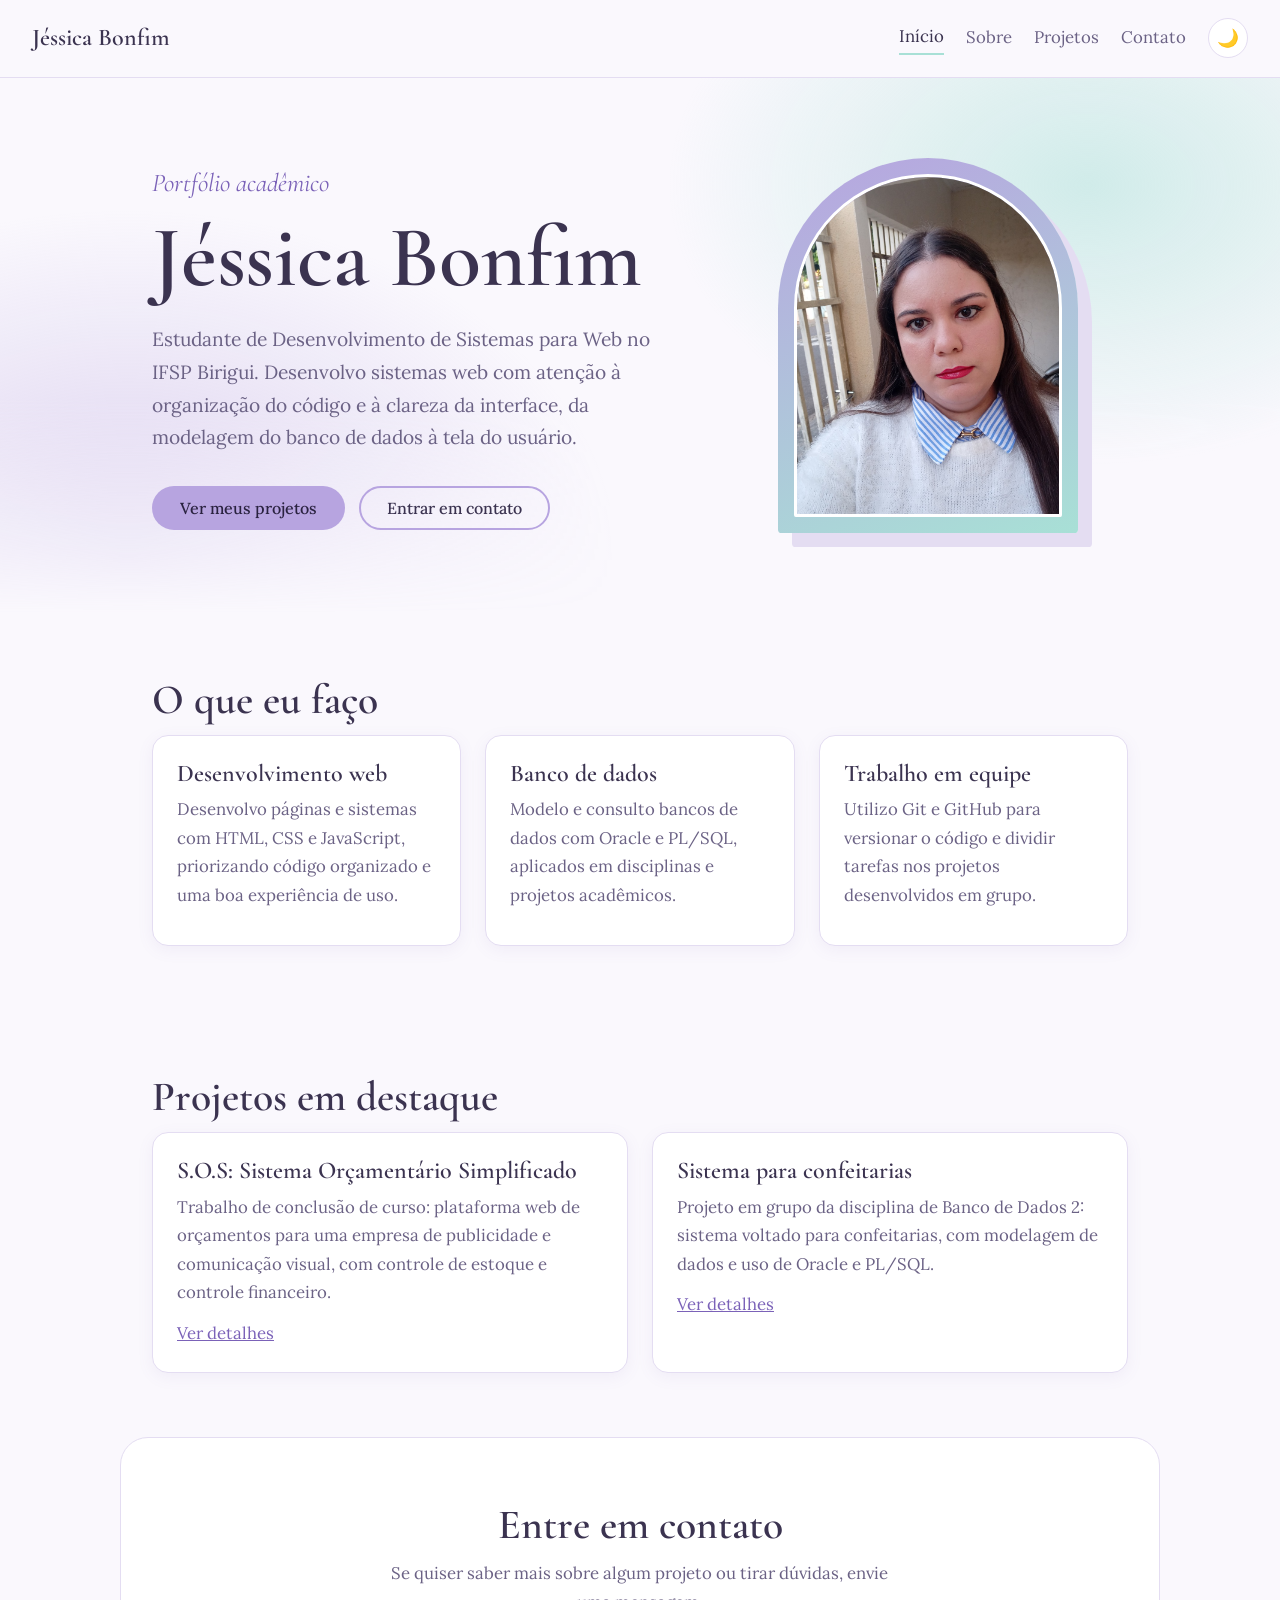
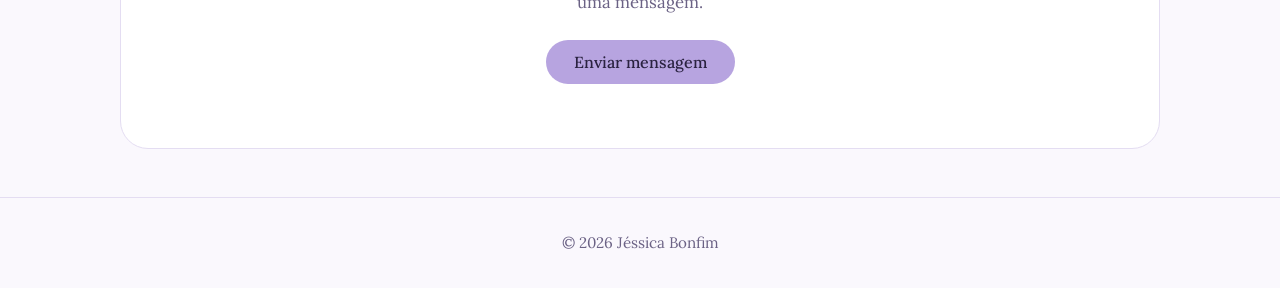
==== index.html @ 93c85174 "Primeira versão do portfólio" ====
﻿<!DOCTYPE html>
<html lang="pt-BR">
<head>
  <meta charset="utf-8">
  <meta name="viewport" content="width=device-width, initial-scale=1">
  <title>Jéssica Bonfim | Portfólio</title>
  <link href="https://fonts.googleapis.com/css2?family=Cormorant+Garamond:ital,wght@0,500;0,600;1,500&family=Lora:wght@400;500&display=swap" rel="stylesheet">
  <link rel="stylesheet" href="style.css">
</head>
<body>
  <header>
    <a class="logo" href="index.html">Jéssica Bonfim</a>
    <nav>
      <a href="index.html" aria-current="page">Início</a>
      <a href="sobre.html">Sobre</a>
      <a href="projetos.html">Projetos</a>
      <a href="contato.html">Contato</a>
      <button id="tema" type="button" aria-label="Alternar tema claro e escuro">🌙</button>
    </nav>
  </header>

  <main>
    <!-- TOPO -->
    <section class="topo">
      <div class="topo-int">
        <div class="topo-texto">
          <p class="saudacao">Portfólio acadêmico</p>
          <h1>Jéssica Bonfim</h1>
          <!-- EDITE: sua frase de apresentação -->
          <p class="resumo">Estudante de Desenvolvimento de Sistemas para Web no IFSP Birigui. Desenvolvo sistemas web com atenção à organização do código e à clareza da interface, da modelagem do banco de dados à tela do usuário.</p>
          <div class="botoes">
            <a class="botao" href="projetos.html">Ver meus projetos</a>
            <a class="botao contorno" href="contato.html">Entrar em contato</a>
          </div>
        </div>
        <div class="moldura">
          <img src="img/foto-web.jpg" alt="Foto de Jéssica Bonfim" onerror="this.style.display='none'">
        </div>
      </div>
    </section>

    <!-- O QUE EU FAÇO -->
    <section class="bloco">
      <h2>O que eu faço</h2>
      <div class="tres">
        <article class="card">
          <h3>Desenvolvimento web</h3>
          <p>Desenvolvo páginas e sistemas com HTML, CSS e JavaScript, priorizando código organizado e uma boa experiência de uso.</p>
        </article>
        <article class="card">
          <h3>Banco de dados</h3>
          <p>Modelo e consulto bancos de dados com Oracle e PL/SQL, aplicados em disciplinas e projetos acadêmicos.</p>
        </article>
        <article class="card">
          <h3>Trabalho em equipe</h3>
          <p>Utilizo Git e GitHub para versionar o código e dividir tarefas nos projetos desenvolvidos em grupo.</p>
        </article>
      </div>
    </section>

    <!-- PROJETOS EM DESTAQUE -->
    <section class="bloco">
      <h2>Projetos em destaque</h2>
      <div class="dois">
        <article class="card">
          <h3>S.O.S: Sistema Orçamentário Simplificado</h3>
          <p>Trabalho de conclusão de curso: plataforma web de orçamentos para uma empresa de publicidade e comunicação visual, com controle de estoque e controle financeiro.</p>
          <a href="projetos.html">Ver detalhes</a>
        </article>
        <article class="card">
          <h3>Sistema para confeitarias</h3>
          <p>Projeto em grupo da disciplina de Banco de Dados 2: sistema voltado para confeitarias, com modelagem de dados e uso de Oracle e PL/SQL.</p>
          <a href="projetos.html">Ver detalhes</a>
        </article>
      </div>
    </section>

    <!-- CHAMADA FINAL -->
    <section class="bloco chamada">
      <h2>Entre em contato</h2>
      <p>Se quiser saber mais sobre algum projeto ou tirar dúvidas, envie uma mensagem.</p>
      <a class="botao" href="contato.html">Enviar mensagem</a>
    </section>
  </main>

  <footer>© 2026 Jéssica Bonfim</footer>
  <script src="script.js"></script>
</body>
</html>
---- style.css ----
﻿:root {
  --fundo: #FAF8FD;
  --texto: #3B3350;
  --suave: #6B6285;
  --lilas: #B7A4E0;
  --lilas-escuro: #7B62B8;
  --agua: #A8E0D6;
  --card: #FFFFFF;
  --borda: #E4DDF2;
}

[data-tema="escuro"] {
  --fundo: #1D1A2B;
  --texto: #ECE8F7;
  --suave: #B3ABCB;
  --lilas: #A18BD6;
  --lilas-escuro: #C9B8F0;
  --agua: #5FB8AA;
  --card: #27233A;
  --borda: #3A3454;
}

* { box-sizing: border-box; }

body {
  margin: 0;
  background: var(--fundo);
  color: var(--texto);
  font-family: "Lora", Georgia, serif;
  font-size: 1.05rem;
  line-height: 1.7;
}

h1, h2, h3 {
  font-family: "Cormorant Garamond", Georgia, serif;
  font-weight: 600;
  line-height: 1.15;
}
h1 { font-size: clamp(2.4rem, 7vw, 4rem); margin: 0 0 16px; }
h2 { font-size: 1.6rem; margin: 24px 0 10px; }

a { color: var(--lilas-escuro); }
:focus-visible { outline: 3px solid var(--agua); outline-offset: 3px; }

/* Cabeçalho e menu */
header {
  display: flex;
  justify-content: space-between;
  align-items: center;
  flex-wrap: wrap;
  gap: 12px;
  padding: 18px 32px;
  border-bottom: 1px solid var(--borda);
}
.logo {
  font-family: "Cormorant Garamond", Georgia, serif;
  font-size: 1.5rem;
  font-weight: 600;
  text-decoration: none;
  color: var(--texto);
}
nav { display: flex; align-items: center; gap: 22px; flex-wrap: wrap; }
nav a { text-decoration: none; color: var(--suave); padding-bottom: 2px; }
nav a:hover { color: var(--texto); }
nav a[aria-current="page"] { color: var(--texto); border-bottom: 2px solid var(--agua); }
#tema {
  background: var(--card);
  border: 1px solid var(--borda);
  border-radius: 50%;
  width: 40px;
  height: 40px;
  font-size: 1.1rem;
  cursor: pointer;
}

/* Páginas */
.hero, .pagina { max-width: 960px; margin: 0 auto; padding: 72px 32px; }
.hero p { max-width: 34em; color: var(--suave); font-size: 1.2rem; margin: 0 0 32px; }
.estreita { max-width: 640px; }

.botao {
  display: inline-block;
  padding: 12px 28px;
  border: none;
  border-radius: 999px;
  background: var(--lilas);
  color: #2A2240;
  font: 500 1rem "Lora", Georgia, serif;
  text-decoration: none;
  cursor: pointer;
}
.botao:hover { background: var(--agua); }

/* Sobre */
.sobre { display: grid; grid-template-columns: 240px 1fr; gap: 48px; align-items: start; }
.foto {
  width: 240px;
  height: 240px;
  object-fit: cover;
  border-radius: 50%;
  border: 4px solid var(--lilas);
}
.tags { display: flex; flex-wrap: wrap; gap: 8px; padding: 0; list-style: none; }
.tags li {
  padding: 4px 14px;
  border: 1px solid var(--borda);
  border-radius: 999px;
  background: var(--card);
  font-size: .95rem;
}

/* Projetos */
.projetos {
  display: grid;
  grid-template-columns: repeat(auto-fit, minmax(280px, 1fr));
  gap: 24px;
  margin-top: 24px;
}
.card {
  background: var(--card);
  border: 1px solid var(--borda);
  border-radius: 16px;
  padding: 24px;
  box-shadow: 0 4px 16px rgba(123, 98, 184, .08);
}
.card h2 { margin-top: 0; }

/* Formulário */
form { display: grid; gap: 8px; margin-top: 24px; }
label { font-weight: 500; margin-top: 8px; }
input, textarea {
  width: 100%;
  padding: 12px;
  border: 1px solid var(--borda);
  border-radius: 12px;
  background: var(--card);
  color: var(--texto);
  font: inherit;
}
form .botao { margin-top: 16px; justify-self: start; }

/* Rodapé */
footer {
  text-align: center;
  padding: 32px;
  border-top: 1px solid var(--borda);
  color: var(--suave);
  font-size: .95rem;
}

/* Celular */
@media (max-width: 700px) {
  header { padding: 16px 20px; }
  .hero, .pagina { padding: 48px 20px; }
  .sobre { grid-template-columns: 1fr; gap: 28px; }
}

/* ===== Página inicial ===== */
:root {
  --brilho-1: rgba(183, 164, 224, .45);
  --brilho-2: rgba(168, 224, 214, .5);
}
[data-tema="escuro"] {
  --brilho-1: rgba(161, 139, 214, .22);
  --brilho-2: rgba(95, 184, 170, .18);
}

.topo {
  background:
    radial-gradient(600px 400px at 85% 20%, var(--brilho-2), transparent 70%),
    radial-gradient(700px 500px at 10% 90%, var(--brilho-1), transparent 70%);
}
.topo-int {
  max-width: 1040px;
  margin: 0 auto;
  padding: 80px 32px;
  display: grid;
  grid-template-columns: 1.3fr 1fr;
  gap: 56px;
  align-items: center;
  animation: entrada .9s ease both;
}
.saudacao {
  font-family: "Cormorant Garamond", Georgia, serif;
  font-style: italic;
  font-size: 1.6rem;
  color: var(--lilas-escuro);
  margin: 0 0 4px;
}
.topo h1 { font-size: clamp(3rem, 8vw, 5.4rem); }
.resumo { max-width: 32em; color: var(--suave); font-size: 1.2rem; margin: 0 0 32px; }
.botoes { display: flex; flex-wrap: wrap; gap: 14px; }
.botao.contorno {
  background: transparent;
  border: 2px solid var(--lilas);
  color: var(--texto);
  padding: 10px 26px;
}
.botao.contorno:hover { background: var(--agua); border-color: var(--agua); color: #2A2240; }

/* Moldura da foto: arco delicado */
.moldura {
  position: relative;
  width: 100%;
  max-width: 340px;
  aspect-ratio: 4 / 5;
  justify-self: center;
  border-radius: 999px 999px 24px 24px;
  background: linear-gradient(160deg, var(--lilas), var(--agua));
  box-shadow: 14px 14px 0 var(--borda);
  overflow: hidden;
}
.moldura img { width: 100%; height: 100%; object-fit: cover; display: block; }

/* Seções */
.bloco { max-width: 1040px; margin: 0 auto; padding: 64px 32px; }
.bloco h2 { margin-top: 0; font-size: clamp(1.9rem, 4vw, 2.6rem); }
.tres { display: grid; grid-template-columns: repeat(auto-fit, minmax(240px, 1fr)); gap: 24px; }
.dois { display: grid; grid-template-columns: repeat(auto-fit, minmax(300px, 1fr)); gap: 24px; }
.card h3 { font-size: 1.5rem; margin: 0 0 8px; }
.card p { margin: 0 0 12px; color: var(--suave); }
.chamada {
  text-align: center;
  margin-bottom: 48px;
  border: 1px solid var(--borda);
  border-radius: 28px;
  background: var(--card);
}
.chamada p { color: var(--suave); margin: 0 auto 24px; max-width: 30em; }

@keyframes entrada {
  from { opacity: 0; transform: translateY(14px); }
  to { opacity: 1; transform: none; }
}
@media (prefers-reduced-motion: reduce) { .topo-int { animation: none; } }

@media (max-width: 760px) {
  .topo-int { grid-template-columns: 1fr; padding: 48px 20px; gap: 36px; }
  .moldura { max-width: 260px; order: -1; }
  .bloco { padding: 48px 20px; }
  .chamada { margin: 0 20px 40px; }
}

/* ===== Paginas internas no estilo do inicio ===== */
.topo-int.simples { grid-template-columns: 1fr; padding: 64px 32px 48px; }
.topo-int.simples .resumo { margin-bottom: 0; }
.bloco .player { margin-bottom: 24px; }
.bloco form {
  background: var(--card);
  border: 1px solid var(--borda);
  border-radius: 20px;
  padding: 28px;
  box-shadow: 0 4px 16px rgba(123, 98, 184, .08);
}
.contato-grid { display: grid; grid-template-columns: 1.4fr 1fr; gap: 32px; align-items: start; }
.lateral { display: grid; gap: 20px; }
@media (max-width: 760px) {
  .topo-int.simples { padding: 40px 20px 32px; }
  .contato-grid { grid-template-columns: 1fr; }
}

/* ===== Players bonitos ===== */
.player {
  background: var(--card);
  border: 1px solid var(--borda);
  border-top: 4px solid var(--lilas);
  border-radius: 20px;
  padding: 24px;
  margin-bottom: 28px;
  box-shadow: 0 4px 16px rgba(123, 98, 184, .08);
}
.player video {
  display: block;
  width: 100%;
  aspect-ratio: 16 / 9;
  border-radius: 14px;
  margin-bottom: 20px;
  background: linear-gradient(160deg, var(--lilas), var(--agua));
  object-fit: cover;
}
.player audio { display: none; }

.player .controles {
  display: flex;
  flex-wrap: wrap;
  align-items: center;
  gap: 12px;
}
.player .controles button {
  appearance: none;
  padding: 10px 18px;
  border: 1px solid var(--borda);
  border-radius: 999px;
  background: var(--fundo);
  color: var(--texto);
  font: 500 .95rem "Lora", Georgia, serif;
  cursor: pointer;
  transition: background .2s ease, transform .2s ease;
}
.player .controles button:hover { background: var(--agua); color: #2A2240; transform: translateY(-1px); }
.player .controles button[data-acao="tocar"] {
  background: var(--lilas);
  border-color: var(--lilas);
  color: #2A2240;
  padding: 10px 24px;
}
.player .controles button[data-acao="tocar"]:hover { background: var(--lilas-escuro); border-color: var(--lilas-escuro); color: #fff; }

.player .controles label {
  display: flex;
  align-items: center;
  gap: 10px;
  margin: 0 0 0 auto;
  color: var(--suave);
  font-weight: 500;
}

/* Barra de volume */
.player input[type="range"] {
  -webkit-appearance: none;
  appearance: none;
  width: 150px;
  height: 6px;
  padding: 0;
  border: none;
  border-radius: 999px;
  background: var(--borda);
  accent-color: var(--lilas-escuro);
}
.player input[type="range"]::-webkit-slider-runnable-track { height: 6px; border-radius: 999px; background: var(--borda); }
.player input[type="range"]::-webkit-slider-thumb {
  -webkit-appearance: none;
  width: 18px;
  height: 18px;
  margin-top: -6px;
  border: 3px solid var(--card);
  border-radius: 50%;
  background: var(--lilas-escuro);
  box-shadow: 0 1px 4px rgba(0,0,0,.25);
}
.player input[type="range"]::-moz-range-track { height: 6px; border-radius: 999px; background: var(--borda); }
.player input[type="range"]::-moz-range-thumb {
  width: 14px;
  height: 14px;
  border: 3px solid var(--card);
  border-radius: 50%;
  background: var(--lilas-escuro);
}

@media (max-width: 600px) {
  .player .controles label { margin-left: 0; width: 100%; }
  .player input[type="range"] { flex: 1; width: auto; }
}

/* ===== Projetos melhorados ===== */
.proj-lista { display: grid; gap: 24px; }
.proj {
  display: grid;
  grid-template-columns: 110px 1fr;
  gap: 28px;
  padding: 30px;
  background: var(--card);
  border: 1px solid var(--borda);
  border-radius: 24px;
  box-shadow: 0 4px 16px rgba(123, 98, 184, .08);
  transition: transform .25s ease, box-shadow .25s ease;
}
.proj:hover { transform: translateY(-4px); box-shadow: 0 12px 30px rgba(123, 98, 184, .16); }
.proj-num {
  font: italic 500 4rem/1 "Cormorant Garamond", Georgia, serif;
  color: var(--lilas);
}
.proj:nth-child(even) .proj-num { color: var(--agua); }
.proj-corpo h3 { font-size: 1.7rem; margin: 0 0 10px; }
.proj-corpo p { margin: 0 0 16px; color: var(--suave); }
.proj-corpo .tags { margin: 0 0 20px; }
.proj-links { display: flex; flex-wrap: wrap; gap: 12px; }
.botao.pequeno { padding: 9px 22px; font-size: .95rem; }
@media (max-width: 700px) {
  .proj { grid-template-columns: 1fr; gap: 8px; padding: 24px; }
  .proj-num { font-size: 2.8rem; }
}



/* ===== Topo unificado (todas as paginas iguais ao inicio) ===== */
.topo { position: relative; isolation: isolate; background: none; }
.topo::before {
  content: "";
  position: absolute;
  inset: 0;
  z-index: -1;
  background:
    radial-gradient(600px 400px at 85% 20%, var(--brilho-2), transparent 70%),
    radial-gradient(700px 500px at 10% 90%, var(--brilho-1), transparent 70%);
  -webkit-mask-image: linear-gradient(to bottom, #000 60%, transparent);
  mask-image: linear-gradient(to bottom, #000 60%, transparent);
}

/* Paginas internas sem foto: mesmo tamanho e mesma grade do inicio, com o arco à direita */
.topo-int.simples {
  grid-template-columns: 1.3fr 1fr;
  gap: 56px;
  padding: 80px 32px;
}
.topo-int.simples::after {
  content: "";
  width: 100%;
  max-width: 260px;
  aspect-ratio: 4 / 5;
  justify-self: center;
  border-radius: 999px 999px 24px 24px;
  background: linear-gradient(160deg, var(--lilas), var(--agua));
  box-shadow: 14px 14px 0 var(--borda);
}
.topo-int.simples .resumo { margin-bottom: 0; }

@media (max-width: 760px) {
  .topo-int.simples { grid-template-columns: 1fr; padding: 48px 20px; gap: 24px; }
  .topo-int.simples::after { display: none; }
}
/* fim-topo-unificado */

/* ===== Arco com o mesmo tamanho em todas as paginas ===== */
.topo-int.simples::after {
  max-width: 340px;
}
/* fim-arco-igual */

/* ===== Foto menor com borda de moldura ===== */
.moldura {
  max-width: 300px;
  padding: 16px;
}
.moldura img {
  border-radius: 999px 999px 14px 14px;
  border: 3px solid var(--card);
  object-position: center top;
}
/* fim-moldura-borda */

/* ===== Icones das redes ===== */
.contato-item .ico svg { width: 24px; height: 24px; display: block; }
.contato-item:hover .ico { transform: scale(1.06); }
.contato-item .ico { transition: transform .25s ease; }
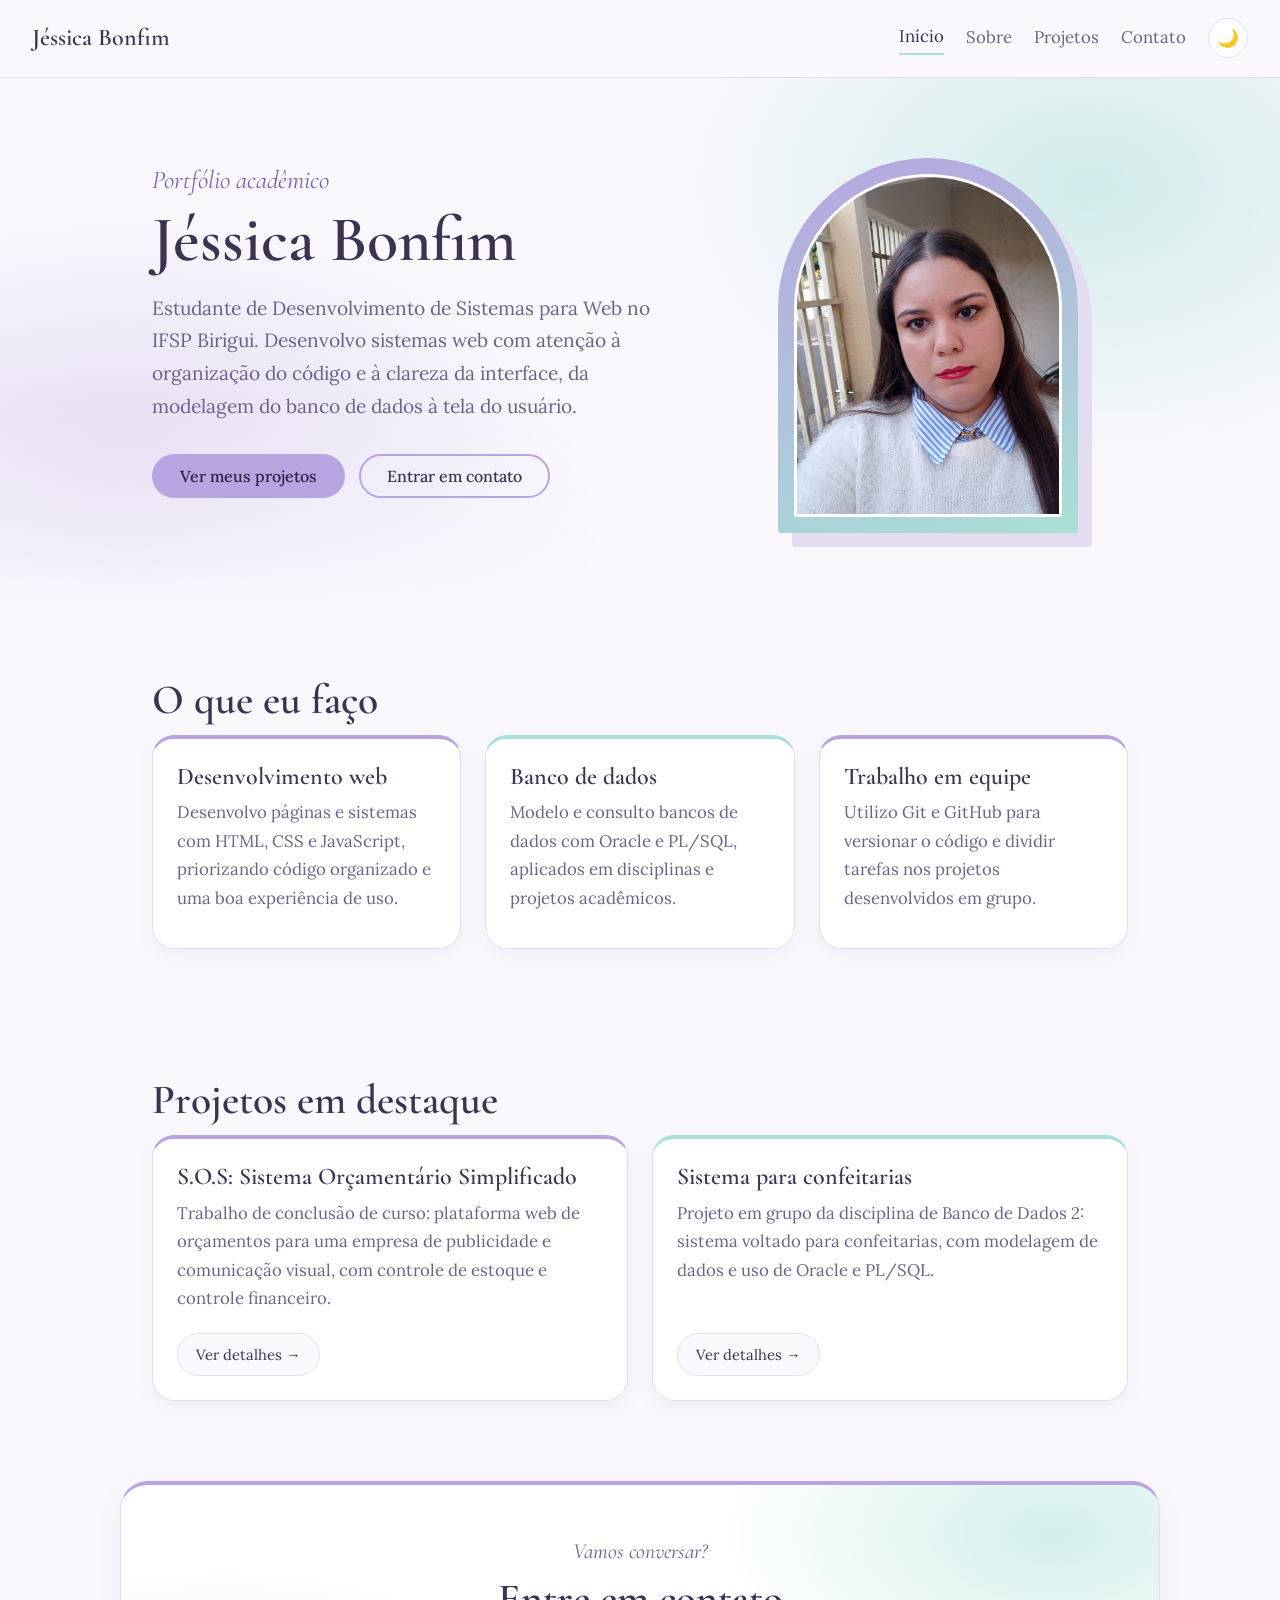
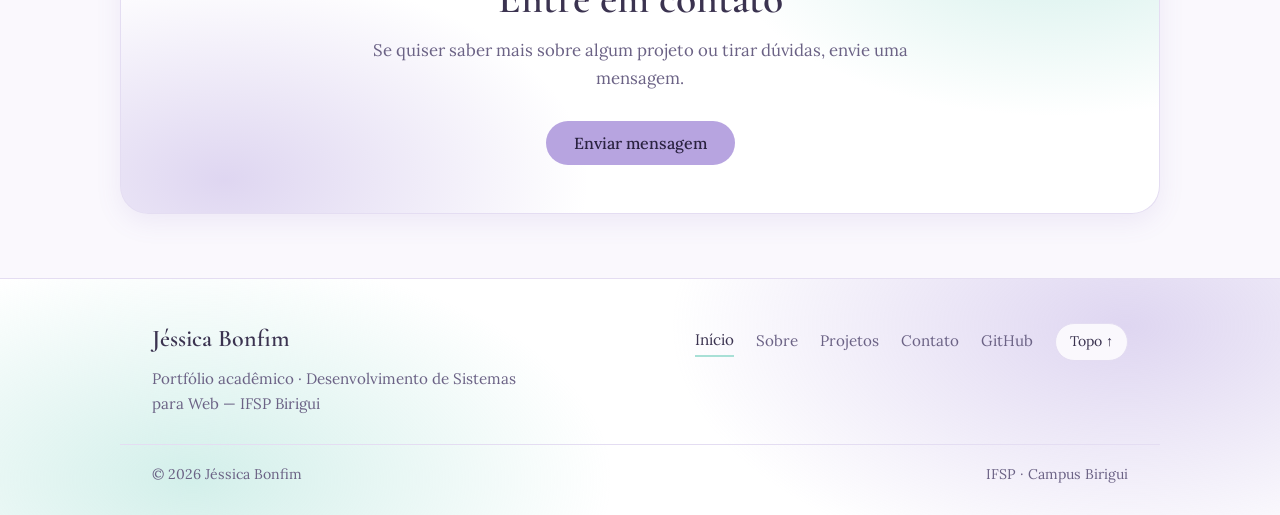
==== commit ac5a73d1: "Padroniza layout, rodape, players e cartoes de todas as paginas" ====
--- a/index.html
+++ b/index.html
@@ -1,4 +1,4 @@
-﻿<!DOCTYPE html>
+<!DOCTYPE html>
 <html lang="pt-BR">
 <head>
   <meta charset="utf-8">
@@ -65,25 +65,45 @@
         <article class="card">
           <h3>S.O.S: Sistema Orçamentário Simplificado</h3>
           <p>Trabalho de conclusão de curso: plataforma web de orçamentos para uma empresa de publicidade e comunicação visual, com controle de estoque e controle financeiro.</p>
-          <a href="projetos.html">Ver detalhes</a>
+          <a class="link-detalhes" href="projetos.html">Ver detalhes →</a>
         </article>
         <article class="card">
           <h3>Sistema para confeitarias</h3>
           <p>Projeto em grupo da disciplina de Banco de Dados 2: sistema voltado para confeitarias, com modelagem de dados e uso de Oracle e PL/SQL.</p>
-          <a href="projetos.html">Ver detalhes</a>
+          <a class="link-detalhes" href="projetos.html">Ver detalhes →</a>
         </article>
       </div>
     </section>
 
     <!-- CHAMADA FINAL -->
     <section class="bloco chamada">
+      <p class="saudacao">Vamos conversar?</p>
       <h2>Entre em contato</h2>
       <p>Se quiser saber mais sobre algum projeto ou tirar dúvidas, envie uma mensagem.</p>
       <a class="botao" href="contato.html">Enviar mensagem</a>
     </section>
   </main>
 
-  <footer>© 2026 Jéssica Bonfim</footer>
+  <footer>
+    <div class="rodape-int">
+      <div class="rodape-info">
+        <a class="logo" href="index.html">Jéssica Bonfim</a>
+        <p>Portfólio acadêmico · Desenvolvimento de Sistemas para Web — IFSP Birigui</p>
+      </div>
+      <nav class="rodape-nav" aria-label="Navegação do rodapé">
+        <a href="index.html" aria-current="page">Início</a>
+        <a href="sobre.html">Sobre</a>
+        <a href="projetos.html">Projetos</a>
+        <a href="contato.html">Contato</a>
+        <a href="https://github.com/JessiBonfimm" target="_blank" rel="noopener noreferrer">GitHub</a>
+        <a class="voltar-topo" href="#">Topo ↑</a>
+      </nav>
+    </div>
+    <div class="rodape-base">
+      <span>© 2026 Jéssica Bonfim</span>
+      <span>IFSP · Campus Birigui</span>
+    </div>
+  </footer>
   <script src="script.js"></script>
 </body>
 </html>
--- a/style.css
+++ b/style.css
@@ -1,4 +1,4 @@
-﻿:root {
+:root {
   --fundo: #FAF8FD;
   --texto: #3B3350;
   --suave: #6B6285;
@@ -443,3 +443,560 @@
 .contato-item .ico svg { width: 24px; height: 24px; display: block; }
 .contato-item:hover .ico { transform: scale(1.06); }
 .contato-item .ico { transition: transform .25s ease; }
+
+/* ===== Pagina de contato refinada ===== */
+.contato-grid { gap: 36px; }
+.contato-grid form {
+  gap: 6px;
+  padding: 32px;
+  border-top: 4px solid var(--lilas);
+  border-radius: 24px;
+  box-shadow: 0 6px 22px rgba(123, 98, 184, .10);
+}
+.form-titulo { font-size: 1.8rem; margin: 0 0 8px; }
+.contato-grid label { font-size: .95rem; color: var(--suave); margin-top: 10px; }
+.contato-grid input, .contato-grid textarea { padding: 14px 16px; border-radius: 14px; }
+.contato-grid ::placeholder { color: var(--suave); opacity: .65; }
+.contato-grid textarea { resize: vertical; min-height: 140px; }
+.contato-grid form .botao { justify-self: stretch; margin-top: 20px; text-align: center; }
+.contato-grid form .botao:disabled { opacity: .6; cursor: wait; }
+
+.status { margin: 14px 0 0; padding: 0; border-radius: 12px; font-size: .98rem; }
+.status.ok, .status.erro { padding: 12px 16px; border: 1px solid var(--borda); }
+.status.ok { background: color-mix(in srgb, var(--agua) 35%, var(--card)); border-color: var(--agua); }
+.status.erro { background: color-mix(in srgb, #E56B8A 22%, var(--card)); border-color: #E56B8A; }
+
+.lateral { gap: 16px; }
+.contato-item {
+  display: flex;
+  align-items: center;
+  gap: 16px;
+  padding: 18px 20px;
+  background: var(--card);
+  border: 1px solid var(--borda);
+  border-radius: 20px;
+  text-decoration: none;
+  color: var(--texto);
+  box-shadow: 0 4px 14px rgba(123, 98, 184, .08);
+  transition: transform .25s ease, box-shadow .25s ease, border-color .25s ease;
+}
+.contato-item:hover { transform: translateY(-3px); border-color: var(--lilas); box-shadow: 0 10px 26px rgba(123, 98, 184, .16); }
+.contato-item .ico {
+  flex: none;
+  display: grid;
+  place-items: center;
+  width: 48px;
+  height: 48px;
+  border-radius: 50%;
+  background: linear-gradient(160deg, var(--lilas), var(--agua));
+  color: #2A2240;
+}
+.contato-item .txt { display: grid; min-width: 0; }
+.contato-item strong { font: 600 1.25rem "Cormorant Garamond", Georgia, serif; }
+.contato-item small { color: var(--suave); font-size: .92rem; overflow-wrap: anywhere; }
+
+/* ===== Topo do contato com dois paragrafos ===== */
+.topo-int.simples .resumo + .resumo { margin-top: 16px; }
+/* fim-topo-contato */
+
+/* ===== Alinhamento do formulario com os cartoes ===== */
+.contato-grid { align-items: start; }
+.contato-grid form { margin-top: 0; }
+/* fim-alinhamento-contato */
+
+/* ===== Intervalo menor entre os paragrafos do topo ===== */
+.topo-int.simples .resumo { margin-bottom: 0; }
+.topo-int.simples .resumo + .resumo { margin-top: 14px; }
+/* fim-intervalo-topo */
+
+
+
+
+
+/* ===== Intervalo entre os paragrafos do topo (v3) ===== */
+.topo-texto .resumo + .resumo { margin-top: -10px !important; }
+/* fim-intervalo-topo-3 */
+
+
+/* ===== Foto igual em todas as paginas ===== */
+.topo-int { grid-template-columns: 1.3fr 1fr; align-items: center; }
+.topo-int > .moldura {
+  width: 100%;
+  max-width: 300px;
+  aspect-ratio: 4 / 5;
+  justify-self: center;
+  align-self: center;
+}
+.topo-int > .moldura img { width: 100%; height: 100%; object-fit: cover; object-position: center top; }
+@media (max-width: 760px) {
+  .topo-int { grid-template-columns: 1fr; }
+  .topo-int > .moldura { max-width: 260px; order: -1; }
+}
+/* fim-foto-igual */
+
+/* ===== Foto na mesma altura da pagina Inicio ===== */
+.topo-int > .moldura { align-self: start !important; margin-top: 0 !important; }
+/* fim-foto-inicio */
+
+/* ===== Foto no padrao da pagina Inicio (fixo) ===== */
+.topo-int { align-items: start !important; padding-top: 80px !important; padding-bottom: 80px !important; }
+.topo-int > .moldura {
+  align-self: start !important;
+  justify-self: center !important;
+  margin: 0 !important;
+  width: 100%;
+  max-width: 300px;
+  aspect-ratio: 4 / 5;
+}
+.topo-texto > :first-child { margin-top: 0 !important; }
+@media (max-width: 760px) {
+  .topo-int { padding-top: 48px !important; padding-bottom: 48px !important; }
+}
+/* fim-foto-padrao-inicio */
+
+/* Padronização unificada do título principal em todas as páginas */
+.topo h1 {
+    font-size: clamp(1.8rem, 5.3vw, 4rem) !important;
+    line-height: 1.1 !important;
+    white-space: nowrap;
+}
+
+@media (max-width: 600px) {
+    .topo h1 {
+        white-space: normal;
+    }
+}
+
+
+/* Espaçamento do título Projetos acadêmicos */
+.titulo-secao-projetos {
+    margin-bottom: 30px !important;
+}
+
+
+/* Padronização do título Projetos acadêmicos */
+.titulo-secao-projetos {
+    font-size: clamp(1.8rem, 5.3vw, 4rem) !important;
+    line-height: 1.1;
+    margin-bottom: 30px !important;
+}
+
+
+/* ===== Organização visual da página de projetos ===== */
+
+/* Aproveita melhor a largura da página */
+.secao-projetos {
+    max-width: 1180px;
+}
+
+/* Espaçamento entre os cartões */
+.secao-projetos .proj-lista {
+    gap: 32px;
+}
+
+/* Mais espaço interno nos cartões */
+.secao-projetos .proj {
+    padding: 36px;
+}
+
+/* Tecnologias com maior destaque */
+.secao-projetos .tags li {
+    background: var(--fundo);
+    border: 1px solid var(--lilas);
+    color: var(--texto);
+    font-weight: 600;
+    padding: 7px 16px;
+}
+
+/* Separação entre projetos e mídias */
+.secao-midias {
+    border-top: 1px solid var(--borda);
+    margin-top: 24px;
+    padding-top: 72px;
+}
+
+/* Ajustes para celulares */
+@media (max-width: 700px) {
+    .secao-projetos .proj {
+        padding: 24px;
+    }
+
+    .secao-midias {
+        padding-top: 48px;
+    }
+}
+
+
+/* ===== Cabeçalhos e controles aprimorados de áudio e vídeo ===== */
+
+.midia-cabecalho {
+    display: grid;
+    grid-template-columns: 48px 1fr;
+    align-items: center;
+    column-gap: 14px;
+    margin-bottom: 18px;
+}
+
+.midia-icone {
+    grid-row: span 2;
+    display: flex;
+    align-items: center;
+    justify-content: center;
+    width: 48px;
+    height: 48px;
+    border-radius: 14px;
+    background: var(--agua);
+    color: var(--texto);
+    font-size: 26px;
+    font-weight: 700;
+}
+
+.midia-cabecalho h2 {
+    margin: 0;
+    font-size: 1.5rem;
+}
+
+.midia-cabecalho p {
+    margin: 4px 0 0;
+    color: var(--suave);
+    font-size: .95rem;
+}
+
+.midia-cabecalho-video {
+    margin-top: 42px;
+}
+
+.player-audio {
+    background: linear-gradient(135deg, var(--card), var(--fundo));
+}
+
+.player-video video {
+    background: #171421;
+}
+
+.progresso-midia {
+    display: flex;
+    align-items: center;
+    gap: 14px;
+    margin-top: 22px;
+}
+
+.progresso-midia span {
+    min-width: 38px;
+    color: var(--suave);
+    font-size: .85rem;
+    font-variant-numeric: tabular-nums;
+}
+
+.player .progresso-midia input[type="range"] {
+    flex: 1;
+    width: 100%;
+    margin: 0;
+    cursor: pointer;
+}
+
+@media (max-width: 600px) {
+    .midia-cabecalho {
+        grid-template-columns: 42px 1fr;
+        column-gap: 12px;
+    }
+
+    .midia-icone {
+        width: 42px;
+        height: 42px;
+        font-size: 22px;
+    }
+
+    .midia-cabecalho h2 {
+        font-size: 1.3rem;
+    }
+
+    .midia-cabecalho p {
+        font-size: .85rem;
+    }
+
+    .midia-cabecalho-video {
+        margin-top: 32px;
+    }
+
+    .progresso-midia {
+        gap: 8px;
+    }
+}
+
+/* Vídeo em tela cheia sem cortes */
+.player video:fullscreen {
+    object-fit: contain;
+    border-radius: 0;
+    background: #000;
+}
+
+/* ===== Bloco de chamada refinado ===== */
+.bloco.chamada {
+    position: relative;
+    isolation: isolate;
+    overflow: hidden;
+    width: min(1040px, calc(100% - 40px));
+    margin: 16px auto 64px;
+    padding: 48px 32px;
+    text-align: center;
+    border: 1px solid var(--borda);
+    border-top: 4px solid var(--lilas);
+    border-radius: 28px;
+    background:
+        radial-gradient(480px 260px at 90% 15%, var(--brilho-2), transparent 70%),
+        radial-gradient(520px 300px at 10% 90%, var(--brilho-1), transparent 70%),
+        var(--card);
+    box-shadow: 0 8px 26px rgba(123, 98, 184, .10);
+}
+.bloco.chamada .saudacao {
+    font-size: 1.35rem;
+    margin-bottom: 6px;
+}
+.bloco.chamada h2 {
+    margin: 0 0 12px;
+}
+.bloco.chamada p:not(.saudacao) {
+    color: var(--suave);
+    margin: 0 auto 28px;
+    max-width: 32em;
+}
+@media (max-width: 760px) {
+    .bloco.chamada {
+        margin: 8px auto 48px;
+        padding: 36px 22px;
+    }
+}
+/* ===== Rodapé padronizado com o cabeçalho ===== */
+html {
+    scroll-behavior: smooth;
+}
+
+footer {
+    position: relative;
+    isolation: isolate;
+    text-align: left;
+    padding: 0;
+    border-top: 1px solid var(--borda);
+    background:
+        radial-gradient(600px 320px at 15% 85%, var(--brilho-2), transparent 70%),
+        radial-gradient(650px 360px at 88% 20%, var(--brilho-1), transparent 70%),
+        var(--card);
+    color: var(--suave);
+    font-size: .95rem;
+}
+
+.rodape-int {
+    max-width: 1040px;
+    margin: 0 auto;
+    padding: 40px 32px 28px;
+    display: flex;
+    justify-content: space-between;
+    align-items: flex-start;
+    flex-wrap: wrap;
+    gap: 24px 40px;
+}
+
+.rodape-info {
+    max-width: 380px;
+}
+
+.rodape-info p {
+    margin: 8px 0 0;
+    color: var(--suave);
+    font-size: .95rem;
+    line-height: 1.6;
+}
+
+.rodape-nav {
+    padding-top: 4px;
+}
+
+.rodape-nav .voltar-topo {
+    padding: 6px 14px;
+    border: 1px solid var(--borda);
+    border-radius: 999px;
+    background: var(--fundo);
+    color: var(--texto);
+    font-size: .88rem;
+    transition: background .2s ease, border-color .2s ease, transform .2s ease;
+}
+
+.rodape-nav .voltar-topo:hover {
+    background: var(--agua);
+    border-color: var(--agua);
+    color: #2A2240;
+    transform: translateY(-1px);
+}
+
+.rodape-base {
+    max-width: 1040px;
+    margin: 0 auto;
+    padding: 18px 32px 28px;
+    border-top: 1px solid var(--borda);
+    display: flex;
+    justify-content: space-between;
+    align-items: center;
+    flex-wrap: wrap;
+    gap: 8px 24px;
+    font-size: .88rem;
+    color: var(--suave);
+}
+
+@media (max-width: 700px) {
+    .rodape-int {
+        padding: 32px 20px 24px;
+    }
+
+    .rodape-base {
+        padding: 16px 20px 24px;
+    }
+}
+/* ===== Simetria e acabamento da pagina de contato ===== */
+.contato-grid {
+    align-items: stretch !important;
+}
+
+.contato-grid form {
+    height: 100%;
+    display: flex;
+    flex-direction: column;
+}
+
+.contato-grid textarea {
+    flex: 1;
+}
+
+.lateral {
+    height: 100%;
+    grid-template-rows: repeat(4, 1fr);
+}
+
+.contato-item {
+    height: 100%;
+}
+
+.contato-item .txt {
+    flex: 1;
+}
+
+.contato-item .seta {
+    color: var(--suave);
+    font-size: 1.1rem;
+    transition: transform .25s ease, color .25s ease;
+}
+
+.contato-item:hover .seta {
+    color: var(--lilas);
+    transform: translate(2px, -2px);
+}
+
+.contato-grid input:focus,
+.contato-grid textarea:focus {
+    outline: none;
+    border-color: var(--lilas);
+    box-shadow: 0 0 0 3px color-mix(in srgb, var(--lilas) 22%, transparent);
+}
+/* ===== Acabamento da pagina Sobre ===== */
+.tags li {
+    display: inline-flex;
+    align-items: center;
+    gap: 8px;
+    transition: transform .2s ease, border-color .2s ease, box-shadow .2s ease;
+}
+
+.tags li::before {
+    content: "";
+    width: 7px;
+    height: 7px;
+    border-radius: 50%;
+    background: var(--lilas);
+}
+
+.tags li:nth-child(even)::before {
+    background: var(--agua);
+}
+
+.tags li:hover {
+    transform: translateY(-2px);
+    border-color: var(--lilas);
+    box-shadow: 0 4px 12px rgba(123, 98, 184, .12);
+}
+
+.tres .card {
+    border-top: 4px solid var(--lilas);
+    border-radius: 22px;
+    box-shadow: 0 6px 20px rgba(123, 98, 184, .08);
+    transition: transform .25s ease, box-shadow .25s ease;
+}
+
+.tres .card:nth-child(2) {
+    border-top-color: var(--agua);
+}
+
+.tres .card:hover {
+    transform: translateY(-3px);
+    box-shadow: 0 10px 26px rgba(123, 98, 184, .14);
+}
+/* ===== Acabamento dos projetos em destaque ===== */
+.dois .card {
+    display: flex;
+    flex-direction: column;
+    align-items: flex-start;
+    border-top: 4px solid var(--lilas);
+    border-radius: 22px;
+    box-shadow: 0 6px 20px rgba(123, 98, 184, .08);
+    transition: transform .25s ease, box-shadow .25s ease;
+}
+
+.dois .card:nth-child(2) {
+    border-top-color: var(--agua);
+}
+
+.dois .card:hover {
+    transform: translateY(-3px);
+    box-shadow: 0 10px 26px rgba(123, 98, 184, .14);
+}
+
+.dois .card p {
+    flex: 1;
+    margin-bottom: 20px;
+}
+
+.dois .card .link-detalhes {
+    display: inline-flex;
+    align-items: center;
+    gap: 6px;
+    margin-top: auto;
+    padding: 8px 18px;
+    border: 1px solid var(--borda);
+    border-radius: 999px;
+    background: var(--fundo);
+    color: var(--texto);
+    text-decoration: none;
+    font-size: .92rem;
+    transition: background .2s ease, border-color .2s ease, color .2s ease, transform .2s ease;
+}
+
+.dois .card .link-detalhes:hover {
+    background: var(--lilas);
+    border-color: var(--lilas);
+    color: #fff;
+    transform: translateX(2px);
+}
+/* ===== Botao de projeto em planejamento ===== */
+.botao.em-breve {
+    background: var(--fundo);
+    color: var(--suave);
+    border: 1px dashed var(--borda);
+    box-shadow: none;
+    cursor: default;
+    user-select: none;
+}
+
+.botao.em-breve:hover {
+    background: var(--fundo);
+    color: var(--suave);
+    transform: none;
+    box-shadow: none;
+}
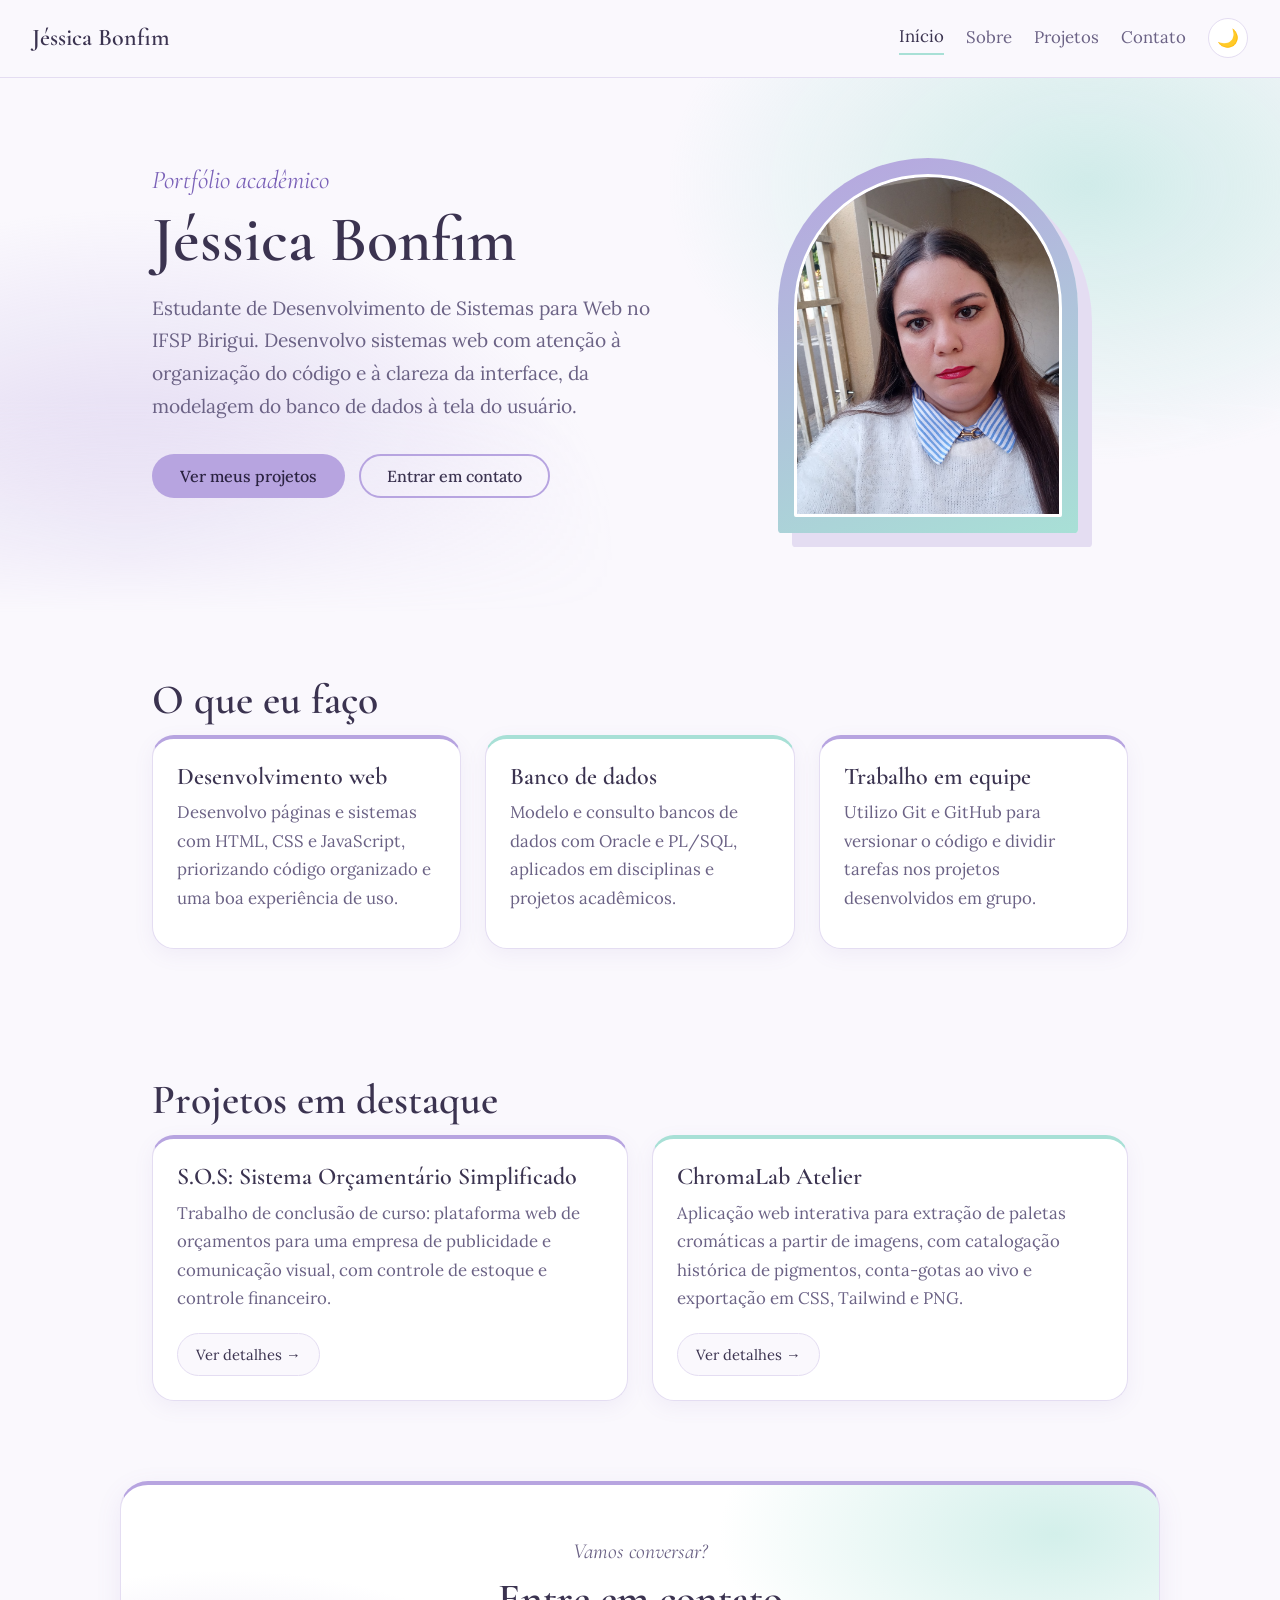
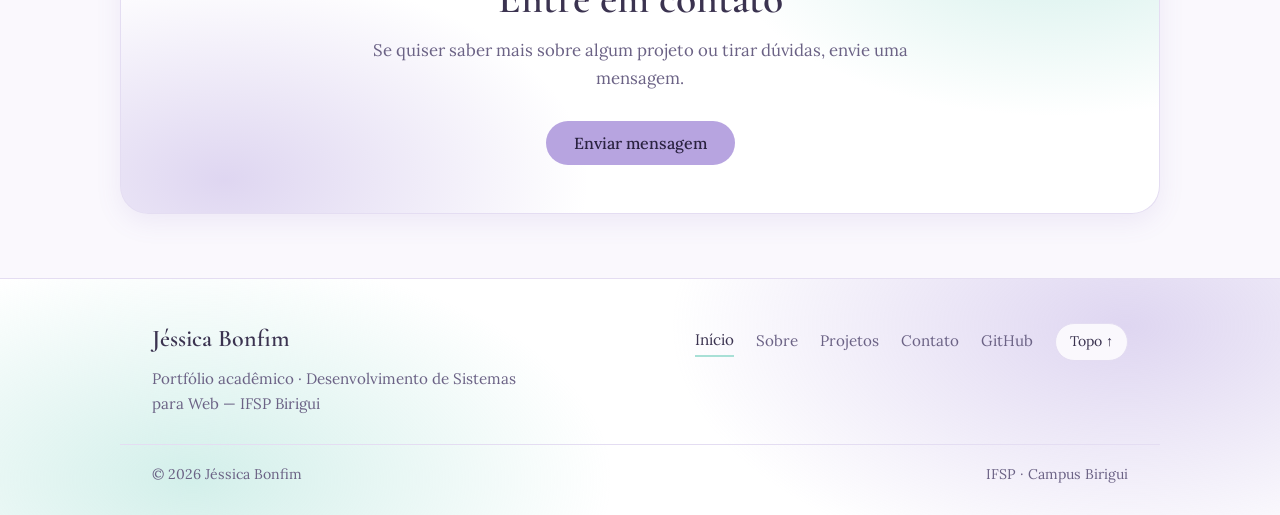
==== commit ac593fcb: "feat: substitui projeto de confeitarias pelo ChromaLab Atelier" ====
--- a/index.html
+++ b/index.html
@@ -68,8 +68,8 @@
           <a class="link-detalhes" href="projetos.html">Ver detalhes →</a>
         </article>
         <article class="card">
-          <h3>Sistema para confeitarias</h3>
-          <p>Projeto em grupo da disciplina de Banco de Dados 2: sistema voltado para confeitarias, com modelagem de dados e uso de Oracle e PL/SQL.</p>
+          <h3>ChromaLab Atelier</h3>
+          <p>Aplicação web interativa para extração de paletas cromáticas a partir de imagens, com catalogação histórica de pigmentos, conta-gotas ao vivo e exportação em CSS, Tailwind e PNG.</p>
           <a class="link-detalhes" href="projetos.html">Ver detalhes →</a>
         </article>
       </div>
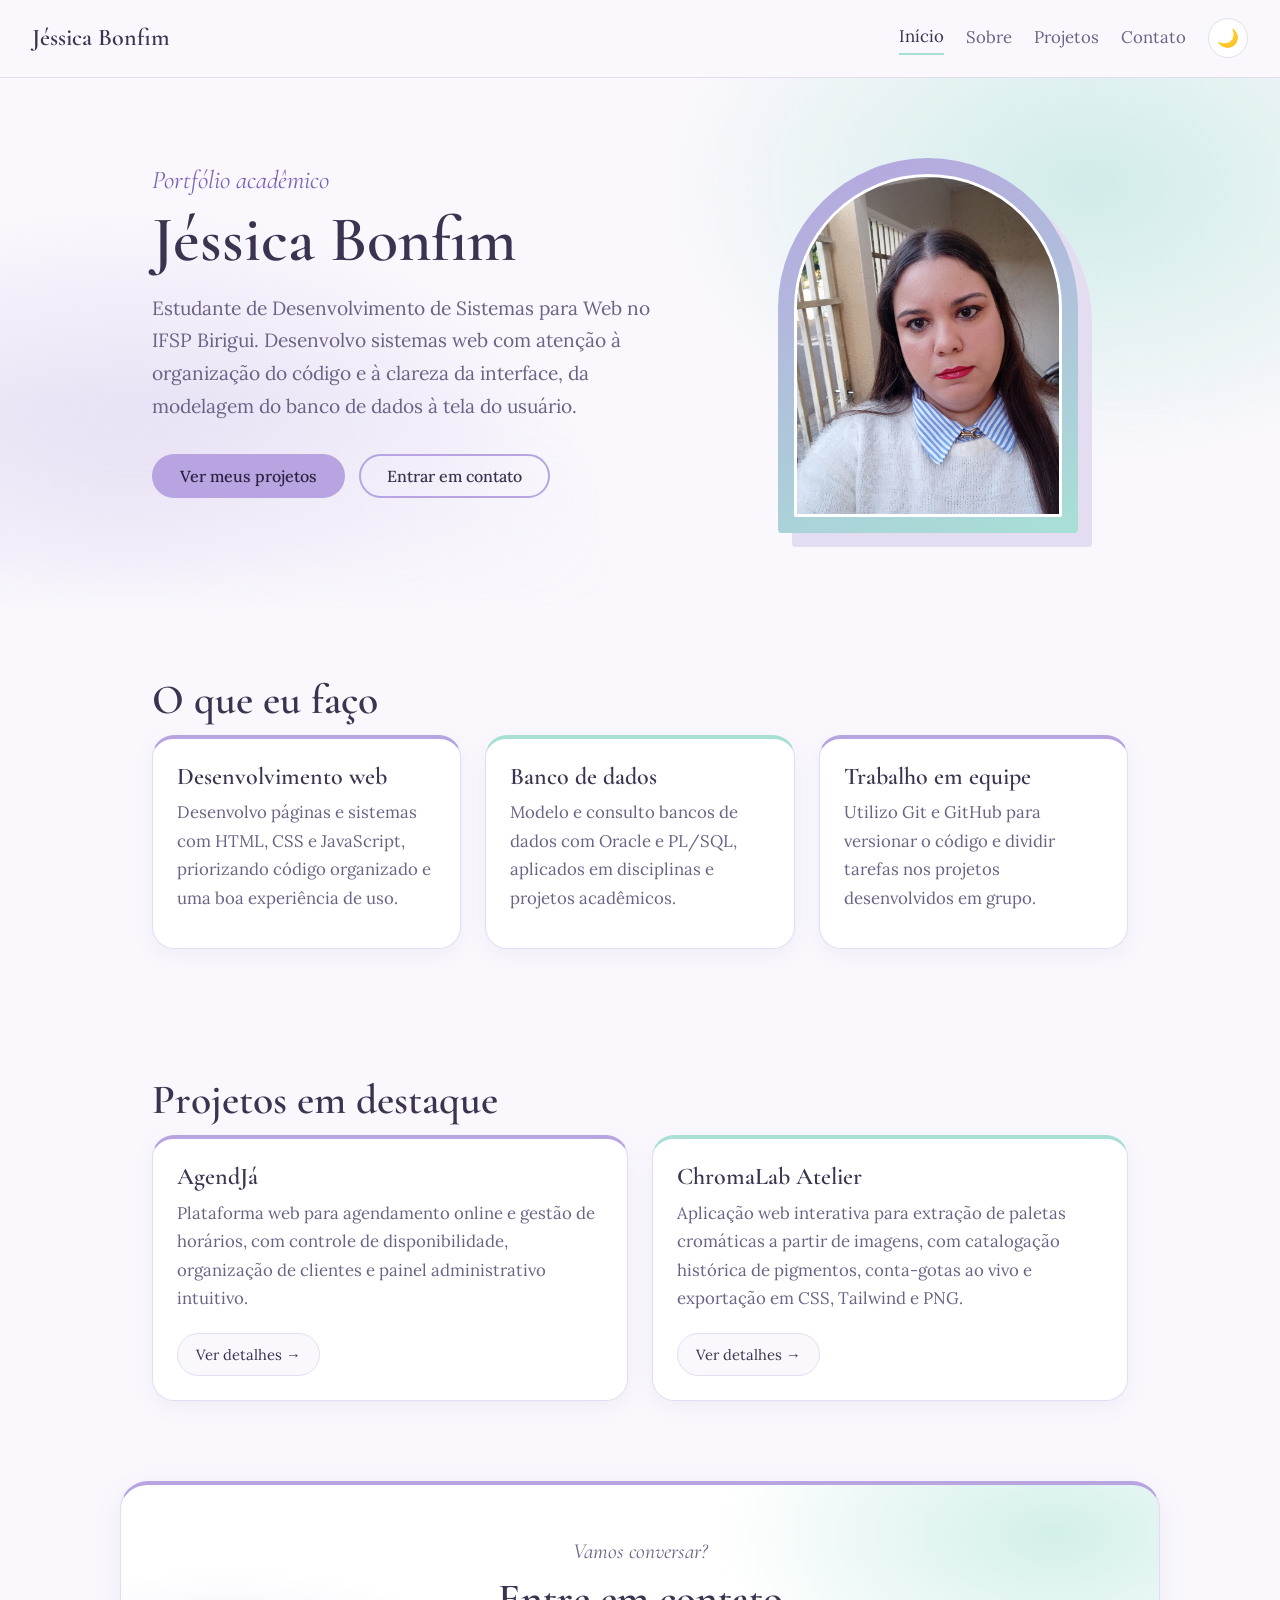
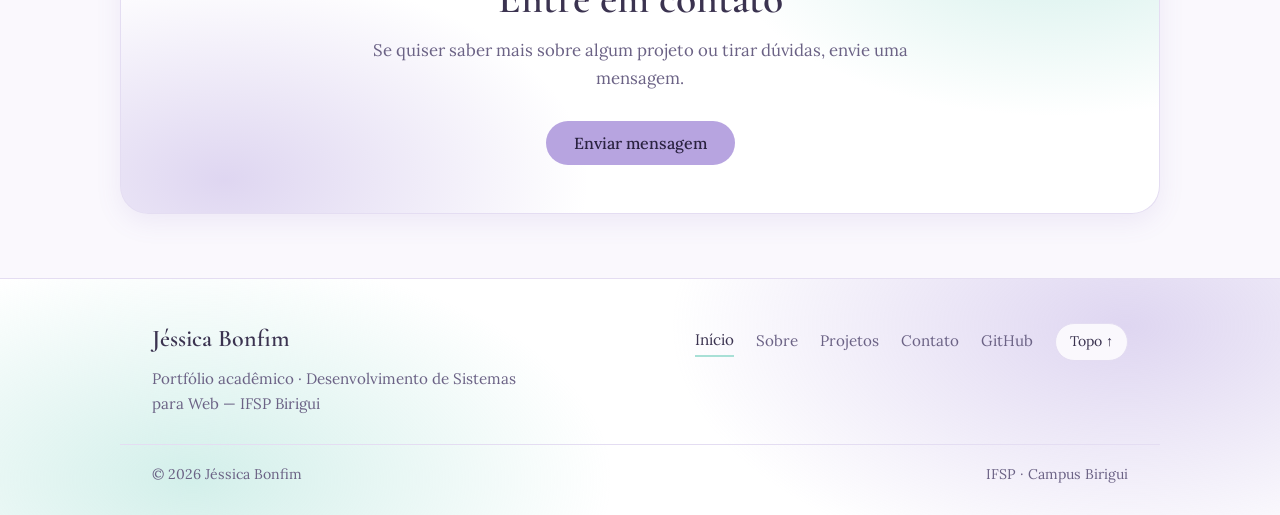
==== commit 8129d6a1: "Substitui projeto SOS por AgendJa" ====
--- a/index.html
+++ b/index.html
@@ -1,4 +1,4 @@
-<!DOCTYPE html>
+﻿<!DOCTYPE html>
 <html lang="pt-BR">
 <head>
   <meta charset="utf-8">
@@ -63,8 +63,8 @@
       <h2>Projetos em destaque</h2>
       <div class="dois">
         <article class="card">
-          <h3>S.O.S: Sistema Orçamentário Simplificado</h3>
-          <p>Trabalho de conclusão de curso: plataforma web de orçamentos para uma empresa de publicidade e comunicação visual, com controle de estoque e controle financeiro.</p>
+          <h3>AgendJá</h3>
+          <p>Plataforma web para agendamento online e gestão de horários, com controle de disponibilidade, organização de clientes e painel administrativo intuitivo.</p>
           <a class="link-detalhes" href="projetos.html">Ver detalhes →</a>
         </article>
         <article class="card">
